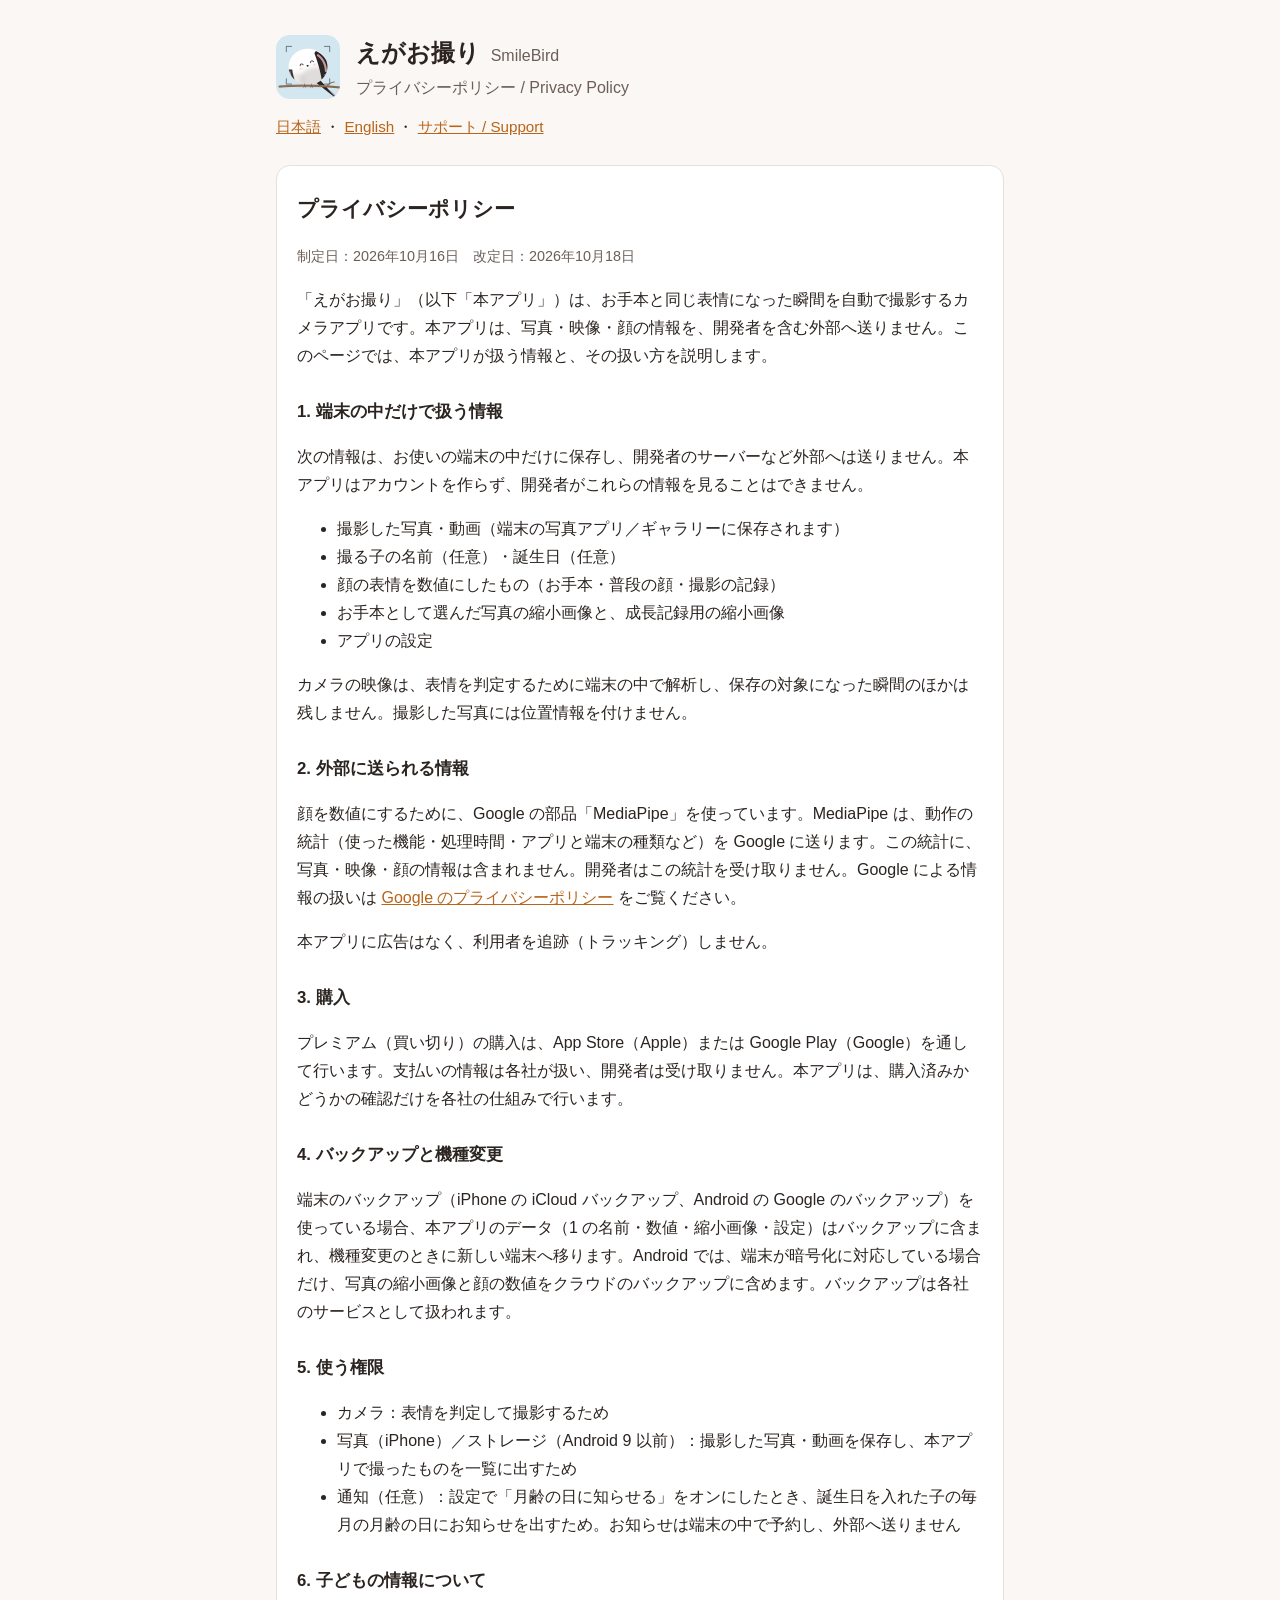
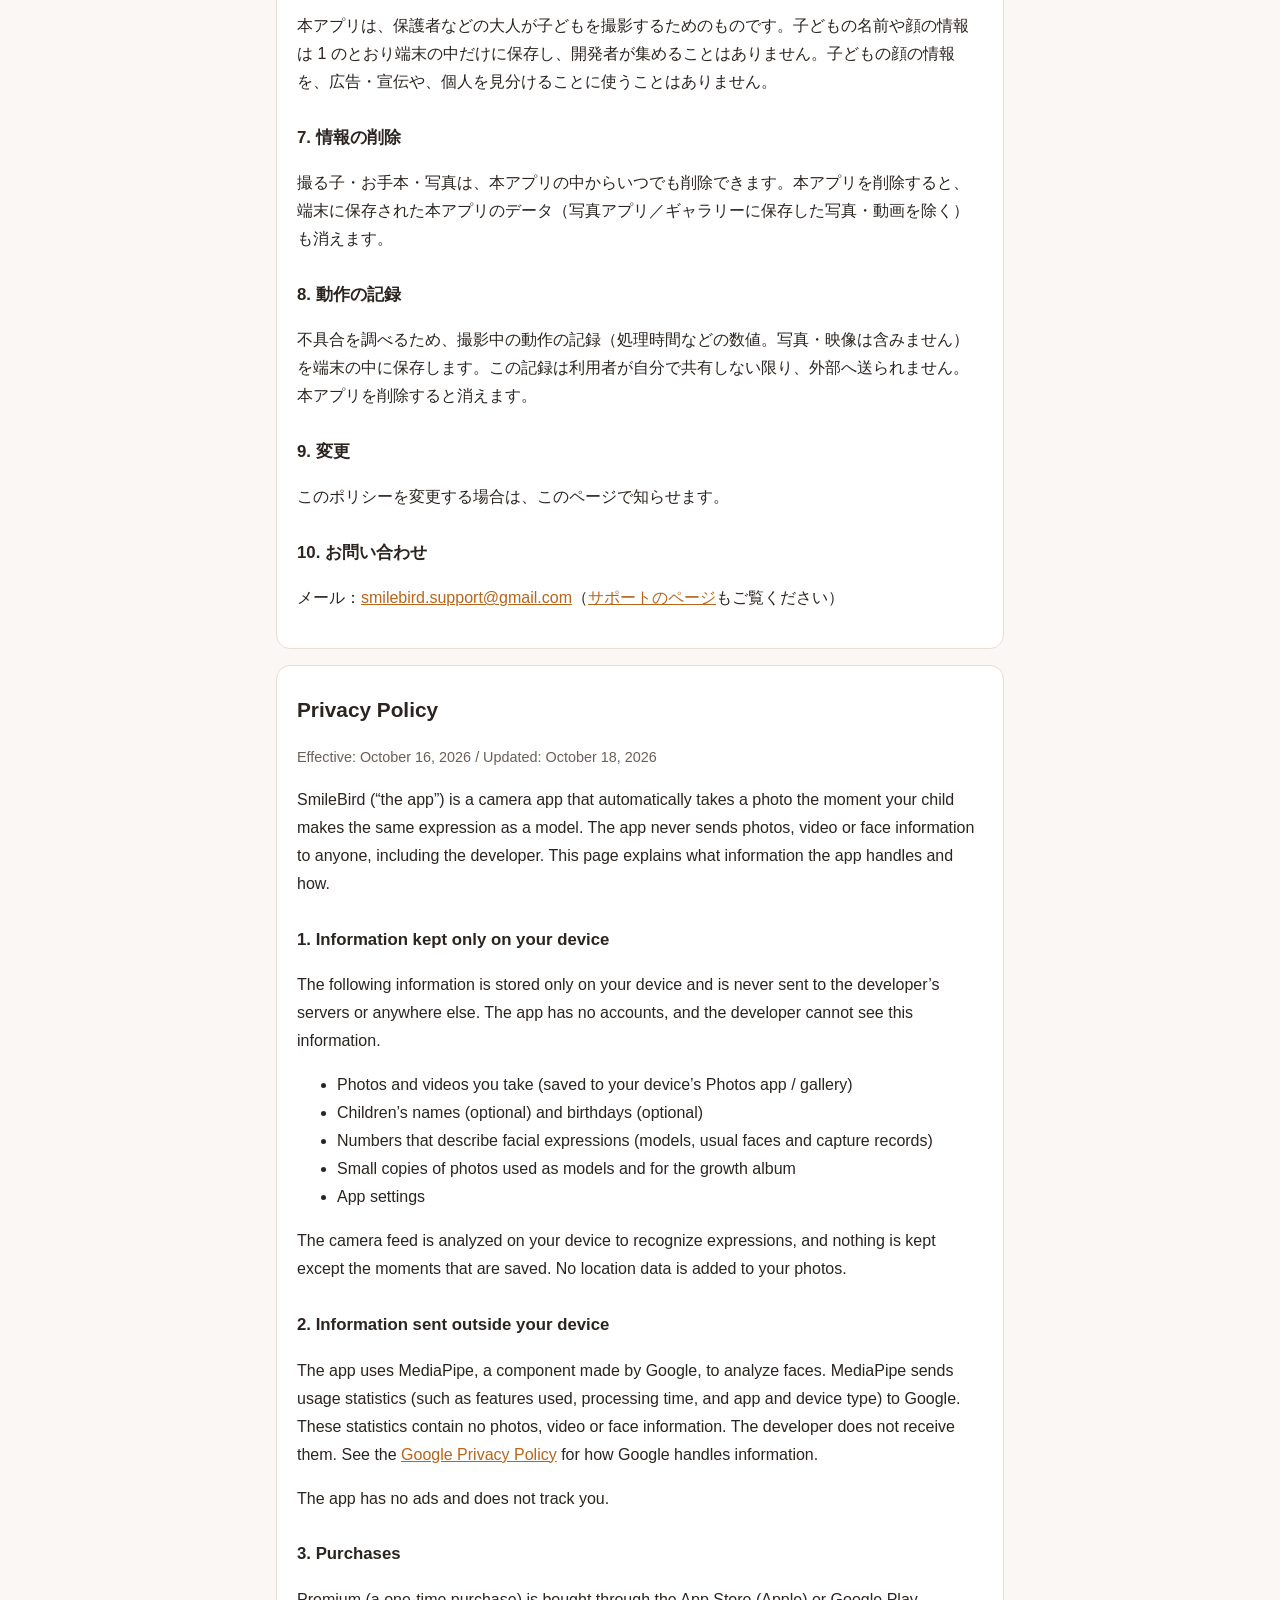
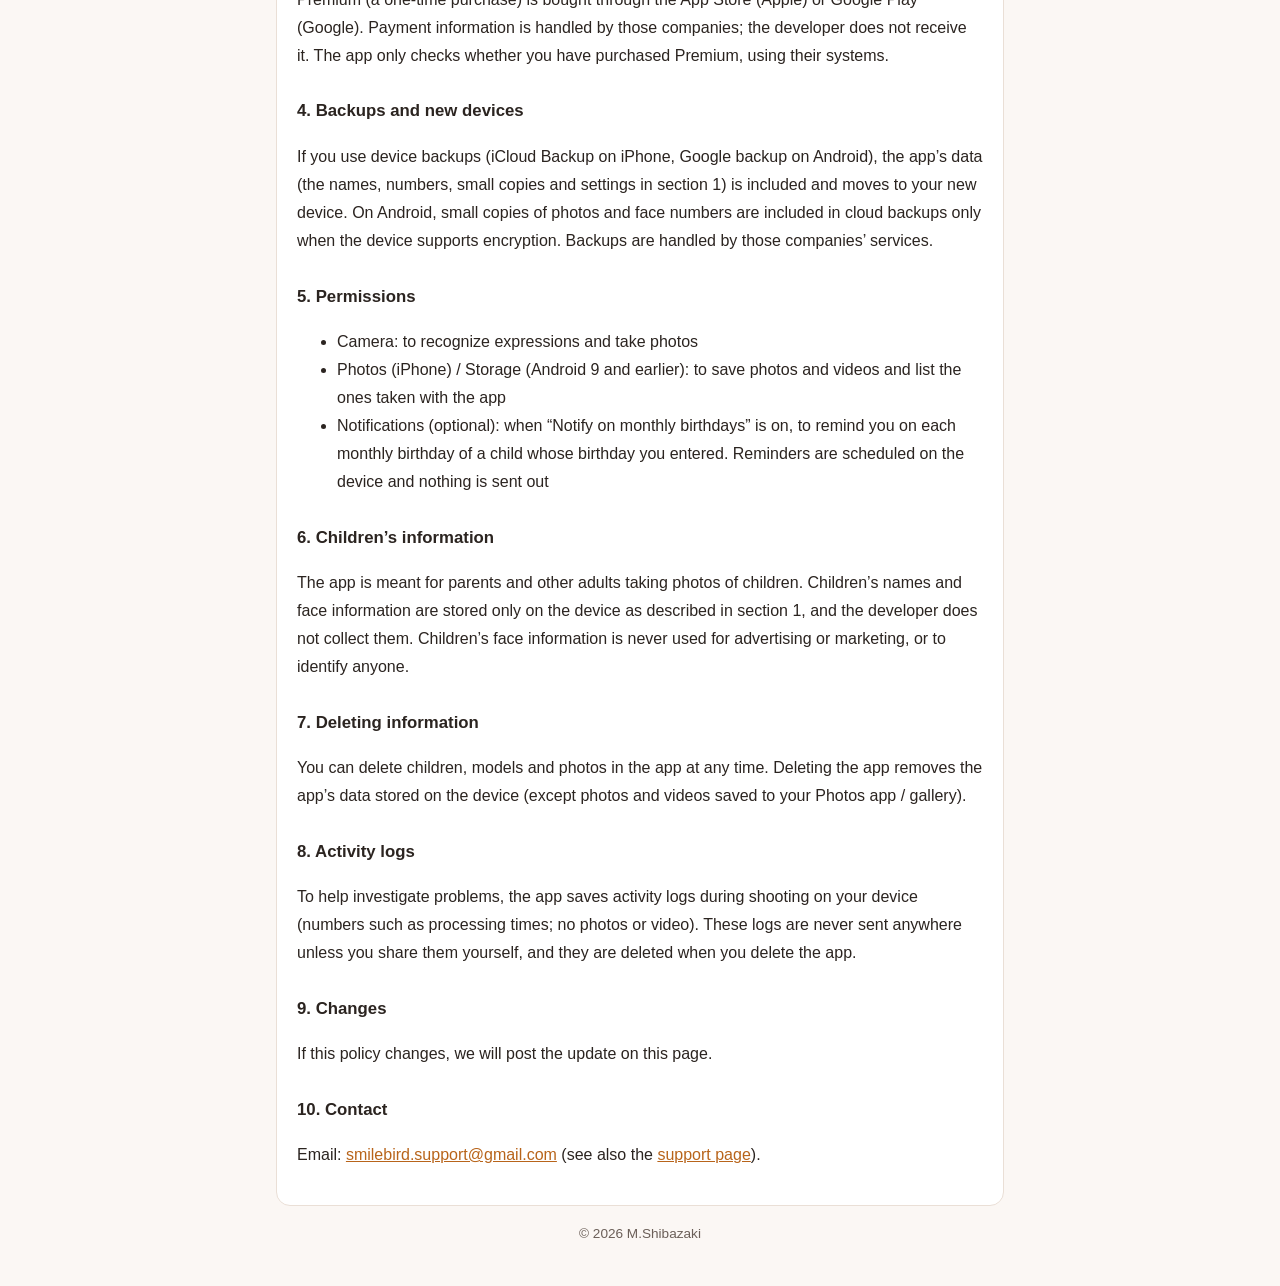
==== privacy.html @ 50f7d7d5 "プライバシーポリシーとサポートのページ" ====
<!doctype html>
<html lang="ja">
<head>
<meta charset="utf-8">
<meta name="viewport" content="width=device-width, initial-scale=1">
<title>プライバシーポリシー｜えがお撮り / Privacy Policy | SmileBird</title>
<link rel="stylesheet" href="style.css">
</head>
<body>
<header>
  <img src="icon.png" alt="" width="64" height="64">
  <div><h1>えがお撮り <span>SmileBird</span></h1><p>プライバシーポリシー / Privacy Policy</p></div>
</header>
<nav><a href="#ja">日本語</a> ・ <a href="#en">English</a> ・ <a href="support.html">サポート / Support</a></nav>

<main>
<section id="ja" lang="ja">
<h2>プライバシーポリシー</h2>
<p class="date">制定日：2026年10月16日　改定日：2026年10月18日</p>

<p>「えがお撮り」（以下「本アプリ」）は、お手本と同じ表情になった瞬間を自動で撮影するカメラアプリです。本アプリは、写真・映像・顔の情報を、開発者を含む外部へ送りません。このページでは、本アプリが扱う情報と、その扱い方を説明します。</p>

<h3>1. 端末の中だけで扱う情報</h3>
<p>次の情報は、お使いの端末の中だけに保存し、開発者のサーバーなど外部へは送りません。本アプリはアカウントを作らず、開発者がこれらの情報を見ることはできません。</p>
<ul>
  <li>撮影した写真・動画（端末の写真アプリ／ギャラリーに保存されます）</li>
  <li>撮る子の名前（任意）・誕生日（任意）</li>
  <li>顔の表情を数値にしたもの（お手本・普段の顔・撮影の記録）</li>
  <li>お手本として選んだ写真の縮小画像と、成長記録用の縮小画像</li>
  <li>アプリの設定</li>
</ul>
<p>カメラの映像は、表情を判定するために端末の中で解析し、保存の対象になった瞬間のほかは残しません。撮影した写真には位置情報を付けません。</p>

<h3>2. 外部に送られる情報</h3>
<p>顔を数値にするために、Google の部品「MediaPipe」を使っています。MediaPipe は、動作の統計（使った機能・処理時間・アプリと端末の種類など）を Google に送ります。この統計に、写真・映像・顔の情報は含まれません。開発者はこの統計を受け取りません。Google による情報の扱いは <a href="https://policies.google.com/privacy">Google のプライバシーポリシー</a> をご覧ください。</p>
<p>本アプリに広告はなく、利用者を追跡（トラッキング）しません。</p>

<h3>3. 購入</h3>
<p>プレミアム（買い切り）の購入は、App Store（Apple）または Google Play（Google）を通して行います。支払いの情報は各社が扱い、開発者は受け取りません。本アプリは、購入済みかどうかの確認だけを各社の仕組みで行います。</p>

<h3>4. バックアップと機種変更</h3>
<p>端末のバックアップ（iPhone の iCloud バックアップ、Android の Google のバックアップ）を使っている場合、本アプリのデータ（1 の名前・数値・縮小画像・設定）はバックアップに含まれ、機種変更のときに新しい端末へ移ります。Android では、端末が暗号化に対応している場合だけ、写真の縮小画像と顔の数値をクラウドのバックアップに含めます。バックアップは各社のサービスとして扱われます。</p>

<h3>5. 使う権限</h3>
<ul>
  <li>カメラ：表情を判定して撮影するため</li>
  <li>写真（iPhone）／ストレージ（Android 9 以前）：撮影した写真・動画を保存し、本アプリで撮ったものを一覧に出すため</li>
  <li>通知（任意）：設定で「月齢の日に知らせる」をオンにしたとき、誕生日を入れた子の毎月の月齢の日にお知らせを出すため。お知らせは端末の中で予約し、外部へ送りません</li>
</ul>

<h3>6. 子どもの情報について</h3>
<p>本アプリは、保護者などの大人が子どもを撮影するためのものです。子どもの名前や顔の情報は 1 のとおり端末の中だけに保存し、開発者が集めることはありません。子どもの顔の情報を、広告・宣伝や、個人を見分けることに使うことはありません。</p>

<h3>7. 情報の削除</h3>
<p>撮る子・お手本・写真は、本アプリの中からいつでも削除できます。本アプリを削除すると、端末に保存された本アプリのデータ（写真アプリ／ギャラリーに保存した写真・動画を除く）も消えます。</p>

<h3>8. 動作の記録</h3>
<p>不具合を調べるため、撮影中の動作の記録（処理時間などの数値。写真・映像は含みません）を端末の中に保存します。この記録は利用者が自分で共有しない限り、外部へ送られません。本アプリを削除すると消えます。</p>

<h3>9. 変更</h3>
<p>このポリシーを変更する場合は、このページで知らせます。</p>

<h3>10. お問い合わせ</h3>
<p>メール：<a href="mailto:smilebird.support@gmail.com">smilebird.support@gmail.com</a>（<a href="support.html">サポートのページ</a>もご覧ください）</p>
</section>

<section id="en" lang="en">
<h2>Privacy Policy</h2>
<p class="date">Effective: October 16, 2026 / Updated: October 18, 2026</p>

<p>SmileBird (“the app”) is a camera app that automatically takes a photo the moment your child makes the same expression as a model. The app never sends photos, video or face information to anyone, including the developer. This page explains what information the app handles and how.</p>

<h3>1. Information kept only on your device</h3>
<p>The following information is stored only on your device and is never sent to the developer’s servers or anywhere else. The app has no accounts, and the developer cannot see this information.</p>
<ul>
  <li>Photos and videos you take (saved to your device’s Photos app / gallery)</li>
  <li>Children’s names (optional) and birthdays (optional)</li>
  <li>Numbers that describe facial expressions (models, usual faces and capture records)</li>
  <li>Small copies of photos used as models and for the growth album</li>
  <li>App settings</li>
</ul>
<p>The camera feed is analyzed on your device to recognize expressions, and nothing is kept except the moments that are saved. No location data is added to your photos.</p>

<h3>2. Information sent outside your device</h3>
<p>The app uses MediaPipe, a component made by Google, to analyze faces. MediaPipe sends usage statistics (such as features used, processing time, and app and device type) to Google. These statistics contain no photos, video or face information. The developer does not receive them. See the <a href="https://policies.google.com/privacy">Google Privacy Policy</a> for how Google handles information.</p>
<p>The app has no ads and does not track you.</p>

<h3>3. Purchases</h3>
<p>Premium (a one-time purchase) is bought through the App Store (Apple) or Google Play (Google). Payment information is handled by those companies; the developer does not receive it. The app only checks whether you have purchased Premium, using their systems.</p>

<h3>4. Backups and new devices</h3>
<p>If you use device backups (iCloud Backup on iPhone, Google backup on Android), the app’s data (the names, numbers, small copies and settings in section 1) is included and moves to your new device. On Android, small copies of photos and face numbers are included in cloud backups only when the device supports encryption. Backups are handled by those companies’ services.</p>

<h3>5. Permissions</h3>
<ul>
  <li>Camera: to recognize expressions and take photos</li>
  <li>Photos (iPhone) / Storage (Android 9 and earlier): to save photos and videos and list the ones taken with the app</li>
  <li>Notifications (optional): when “Notify on monthly birthdays” is on, to remind you on each monthly birthday of a child whose birthday you entered. Reminders are scheduled on the device and nothing is sent out</li>
</ul>

<h3>6. Children’s information</h3>
<p>The app is meant for parents and other adults taking photos of children. Children’s names and face information are stored only on the device as described in section 1, and the developer does not collect them. Children’s face information is never used for advertising or marketing, or to identify anyone.</p>

<h3>7. Deleting information</h3>
<p>You can delete children, models and photos in the app at any time. Deleting the app removes the app’s data stored on the device (except photos and videos saved to your Photos app / gallery).</p>

<h3>8. Activity logs</h3>
<p>To help investigate problems, the app saves activity logs during shooting on your device (numbers such as processing times; no photos or video). These logs are never sent anywhere unless you share them yourself, and they are deleted when you delete the app.</p>

<h3>9. Changes</h3>
<p>If this policy changes, we will post the update on this page.</p>

<h3>10. Contact</h3>
<p>Email: <a href="mailto:smilebird.support@gmail.com">smilebird.support@gmail.com</a> (see also the <a href="support.html">support page</a>).</p>
</section>
</main>
<footer>© 2026 M.Shibazaki</footer>
</body>
</html>
---- style.css ----
:root {
  --bg: #fbf7f4;
  --text: #2b2420;
  --muted: #6b5f58;
  --accent: #b8641a;
  --card: #ffffff;
  --line: #eadfd6;
}
@media (prefers-color-scheme: dark) {
  :root {
    --bg: #1b1420;
    --text: #f1eaf2;
    --muted: #c9bcd0;
    --accent: #ffb86b;
    --card: #231b29;
    --line: #30263a;
  }
}
* { box-sizing: border-box; }
body {
  margin: 0;
  background: var(--bg);
  color: var(--text);
  font: 16px/1.75 -apple-system, BlinkMacSystemFont, "Hiragino Sans", "Noto Sans JP", sans-serif;
}
header, nav, main, footer { max-width: 760px; margin: 0 auto; padding: 0 16px; }
header { display: flex; gap: 16px; align-items: center; padding-top: 32px; }
header img { border-radius: 14px; }
header h1 { margin: 0; font-size: 1.5rem; }
header h1 span { color: var(--muted); font-weight: 400; font-size: 1rem; margin-left: 4px; }
header p { margin: 0; color: var(--muted); }
nav { padding-top: 12px; padding-bottom: 8px; font-size: .95rem; }
a { color: var(--accent); }
section { background: var(--card); border: 1px solid var(--line); border-radius: 14px; padding: 8px 20px 20px; margin: 16px 0; }
h2 { font-size: 1.3rem; }
h3 { font-size: 1.05rem; margin-top: 1.6em; }
.date { color: var(--muted); font-size: .9rem; }
dt { font-weight: 600; margin-top: 1em; }
dd { margin: .2em 0 0 0; }
footer { color: var(--muted); font-size: .85rem; padding-bottom: 40px; text-align: center; }
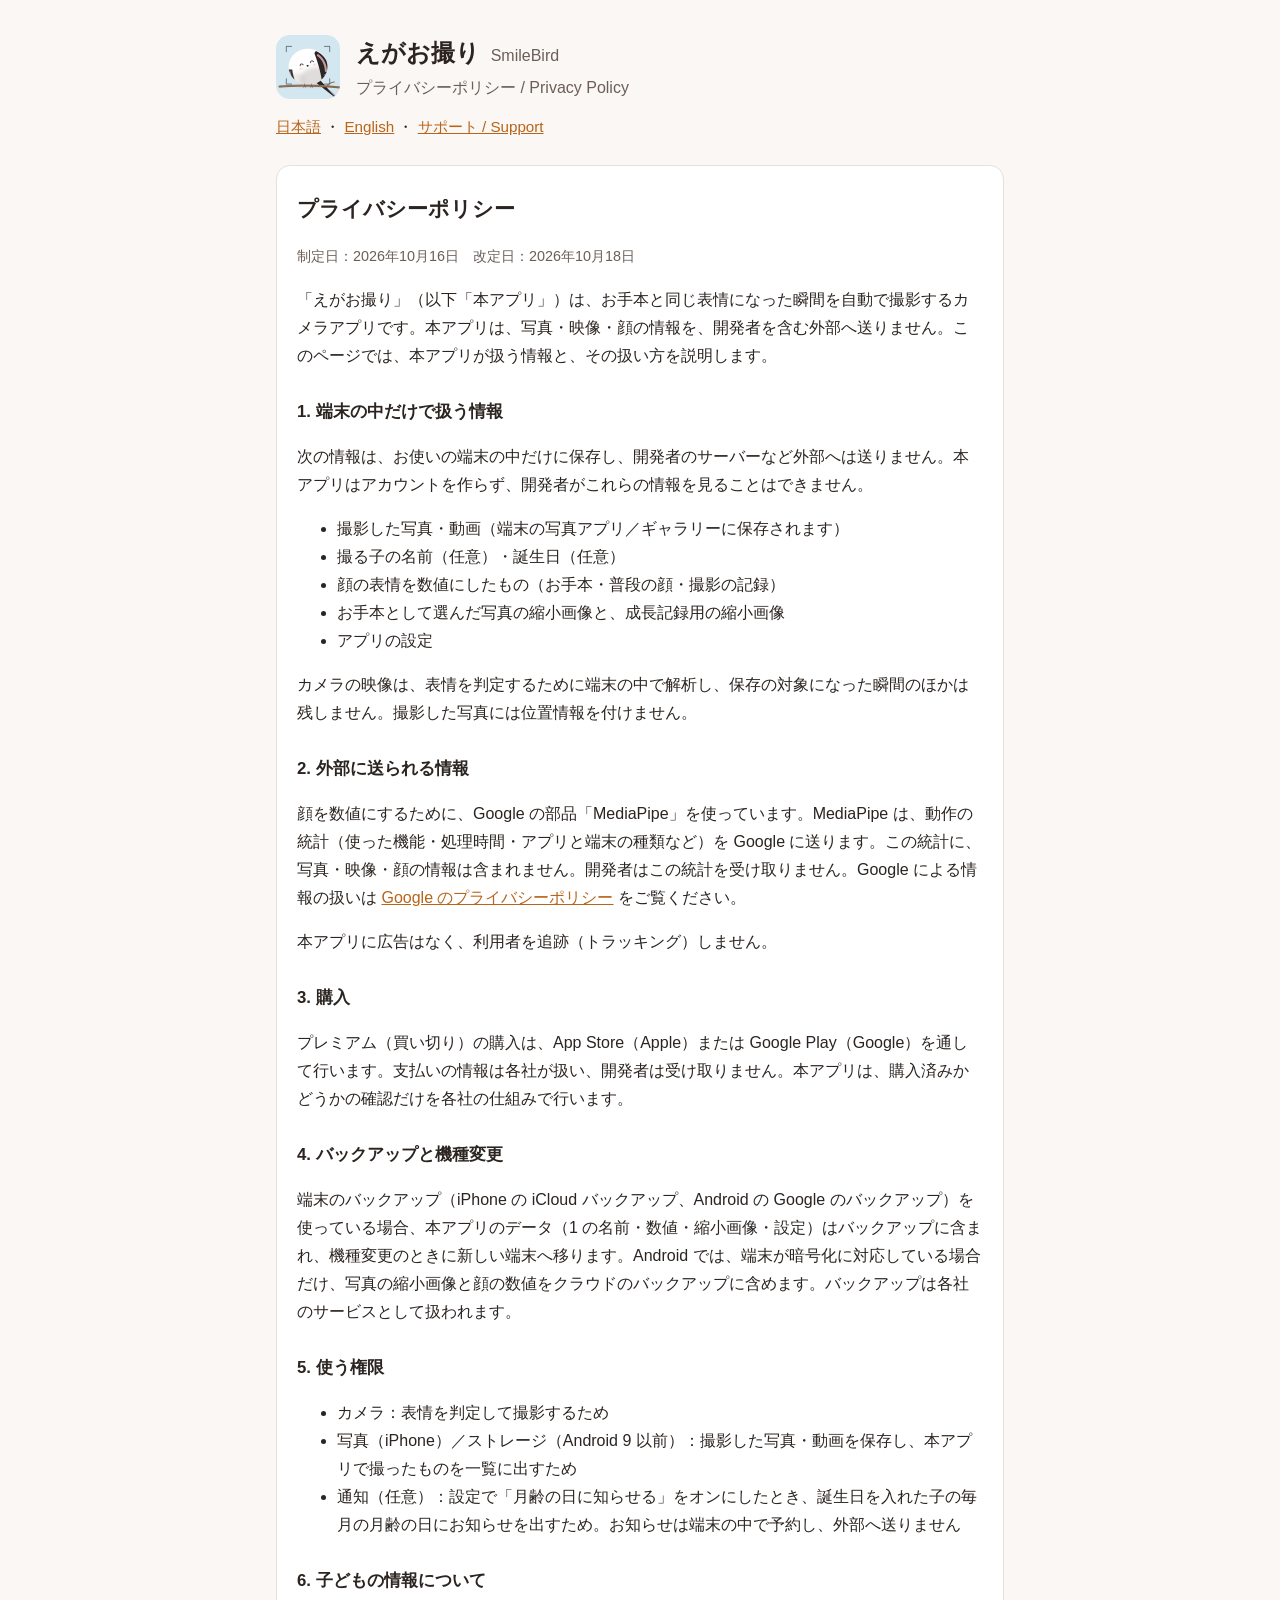
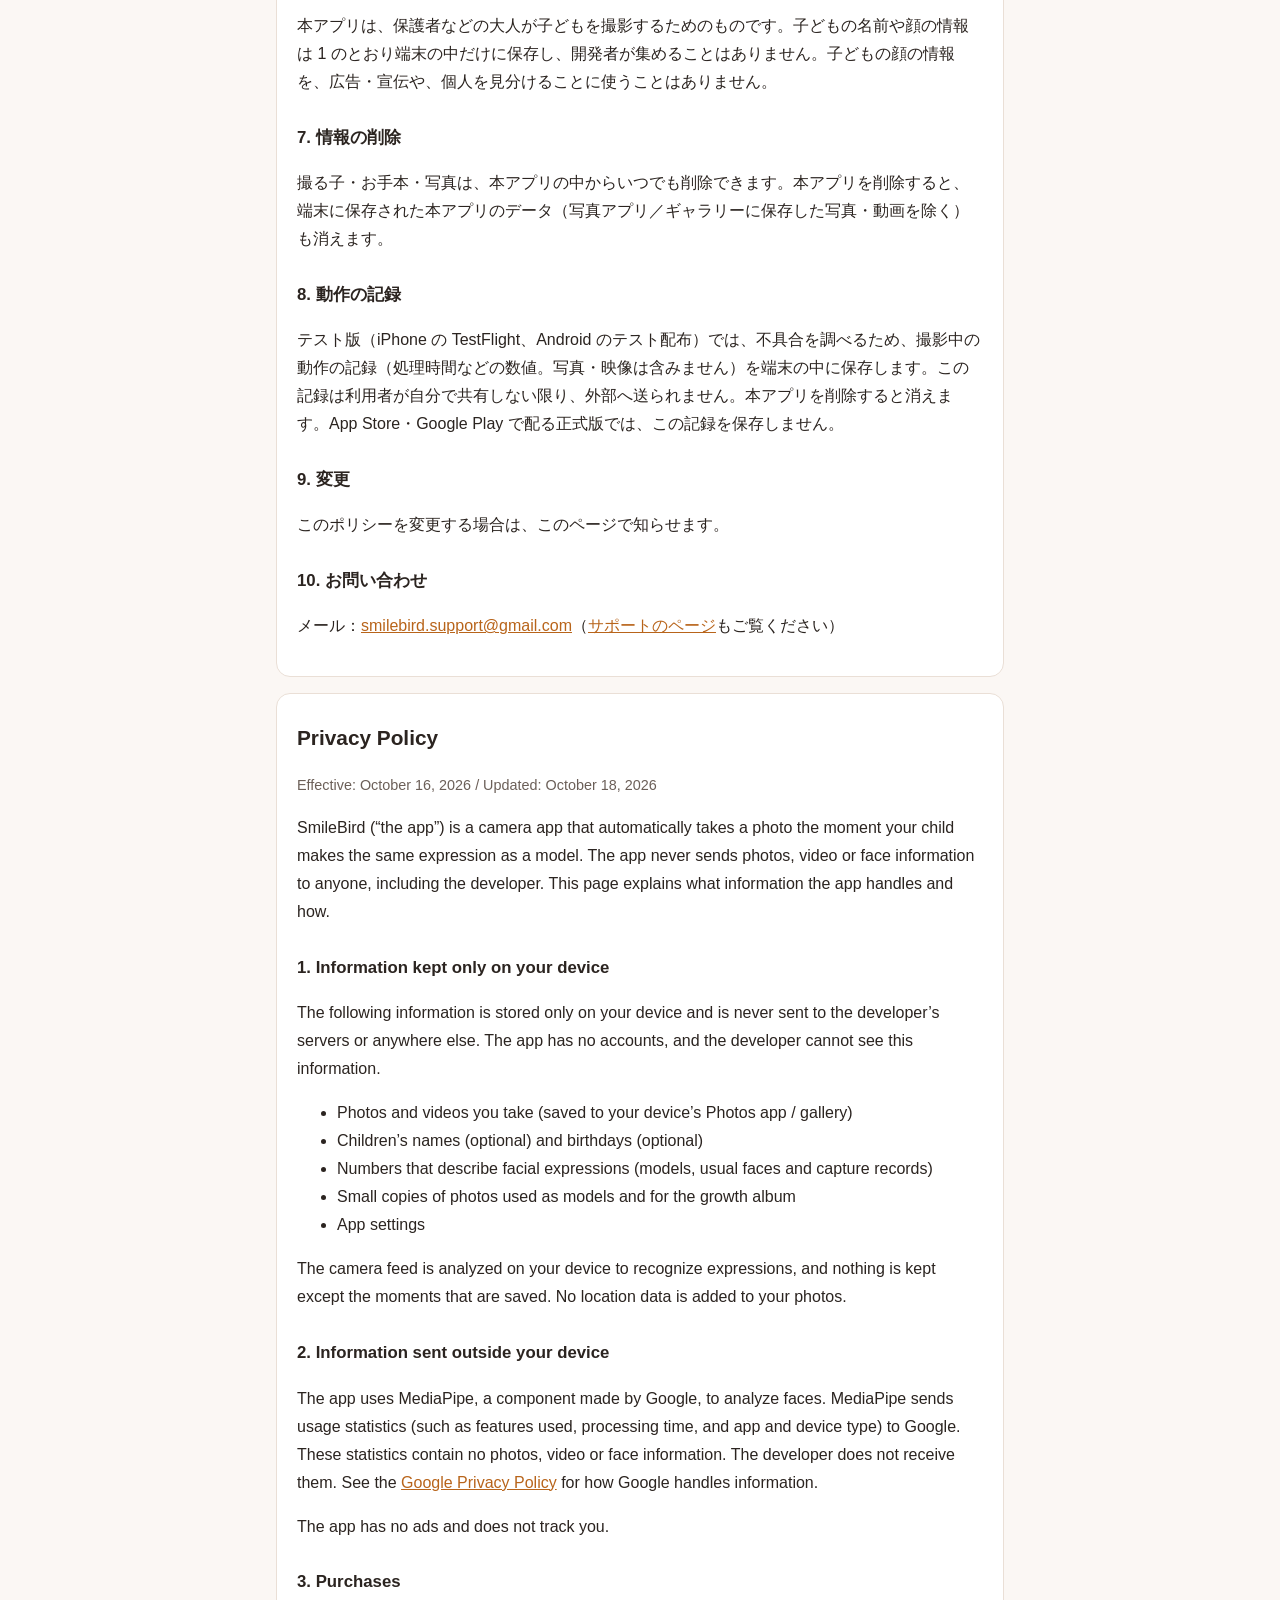
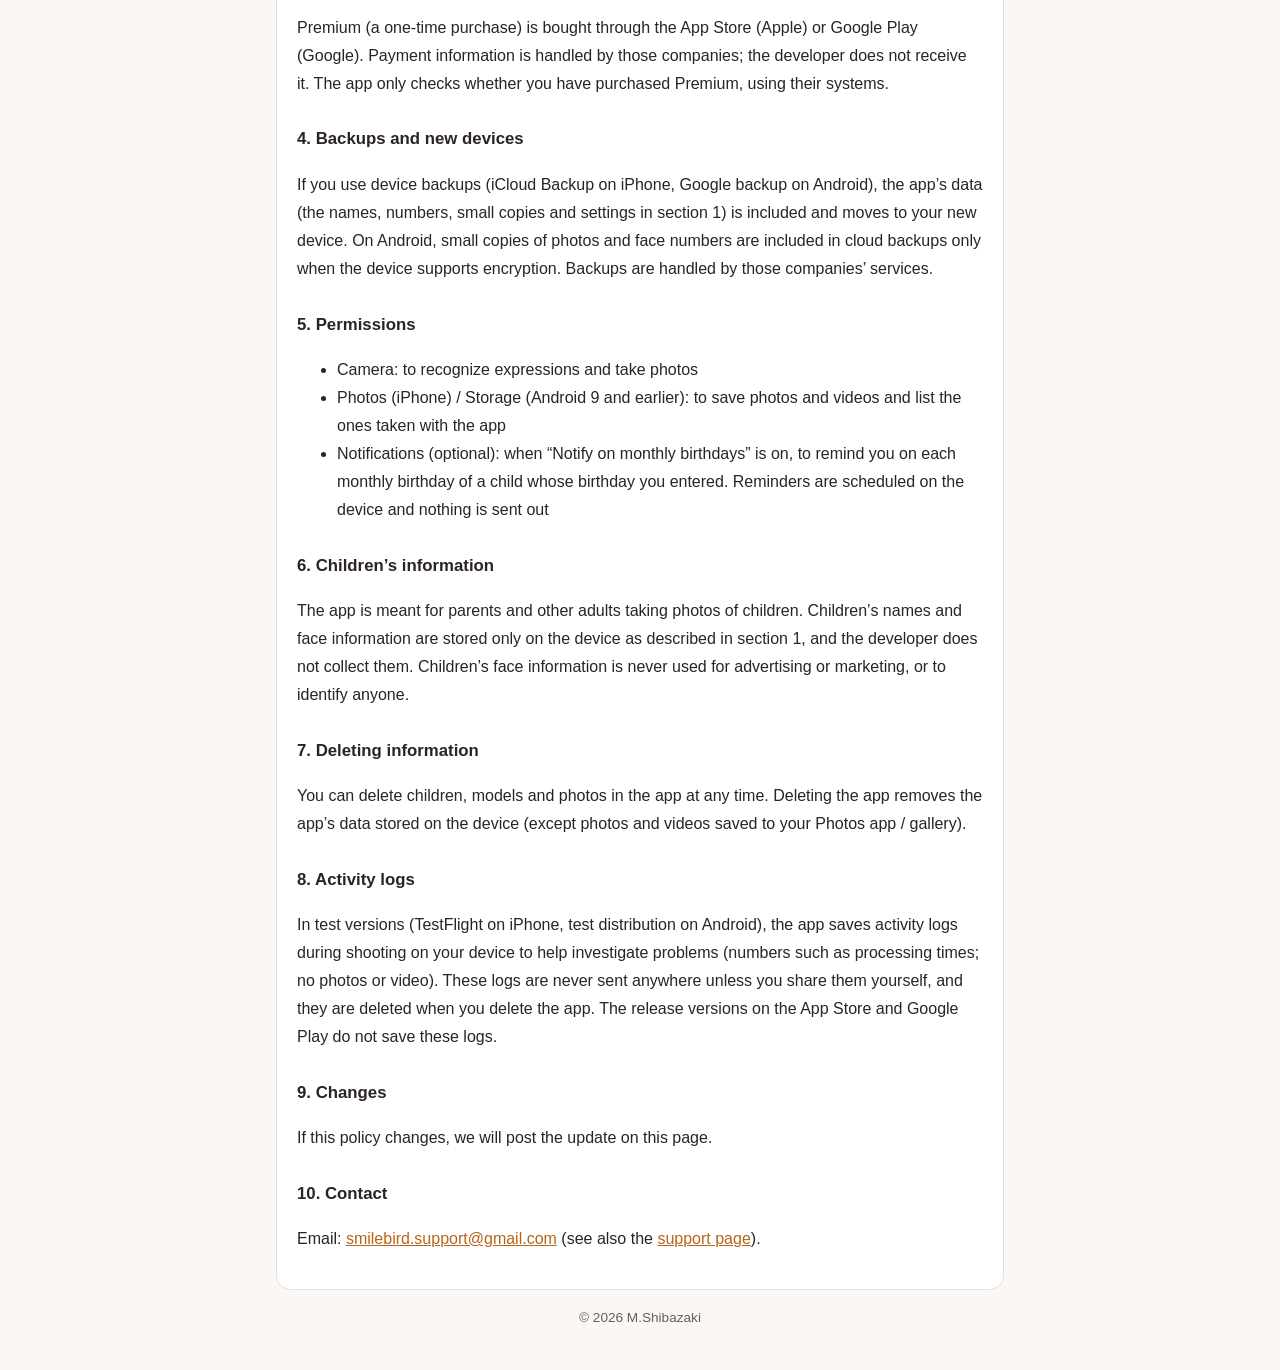
==== commit eefd45ee: "ページを更新" ====
--- a/privacy.html
+++ b/privacy.html
@@ -55,7 +55,7 @@
 <p>撮る子・お手本・写真は、本アプリの中からいつでも削除できます。本アプリを削除すると、端末に保存された本アプリのデータ（写真アプリ／ギャラリーに保存した写真・動画を除く）も消えます。</p>
 
 <h3>8. 動作の記録</h3>
-<p>不具合を調べるため、撮影中の動作の記録（処理時間などの数値。写真・映像は含みません）を端末の中に保存します。この記録は利用者が自分で共有しない限り、外部へ送られません。本アプリを削除すると消えます。</p>
+<p>テスト版（iPhone の TestFlight、Android のテスト配布）では、不具合を調べるため、撮影中の動作の記録（処理時間などの数値。写真・映像は含みません）を端末の中に保存します。この記録は利用者が自分で共有しない限り、外部へ送られません。本アプリを削除すると消えます。App Store・Google Play で配る正式版では、この記録を保存しません。</p>
 
 <h3>9. 変更</h3>
 <p>このポリシーを変更する場合は、このページで知らせます。</p>
@@ -105,7 +105,7 @@
 <p>You can delete children, models and photos in the app at any time. Deleting the app removes the app’s data stored on the device (except photos and videos saved to your Photos app / gallery).</p>
 
 <h3>8. Activity logs</h3>
-<p>To help investigate problems, the app saves activity logs during shooting on your device (numbers such as processing times; no photos or video). These logs are never sent anywhere unless you share them yourself, and they are deleted when you delete the app.</p>
+<p>In test versions (TestFlight on iPhone, test distribution on Android), the app saves activity logs during shooting on your device to help investigate problems (numbers such as processing times; no photos or video). These logs are never sent anywhere unless you share them yourself, and they are deleted when you delete the app. The release versions on the App Store and Google Play do not save these logs.</p>
 
 <h3>9. Changes</h3>
 <p>If this policy changes, we will post the update on this page.</p>
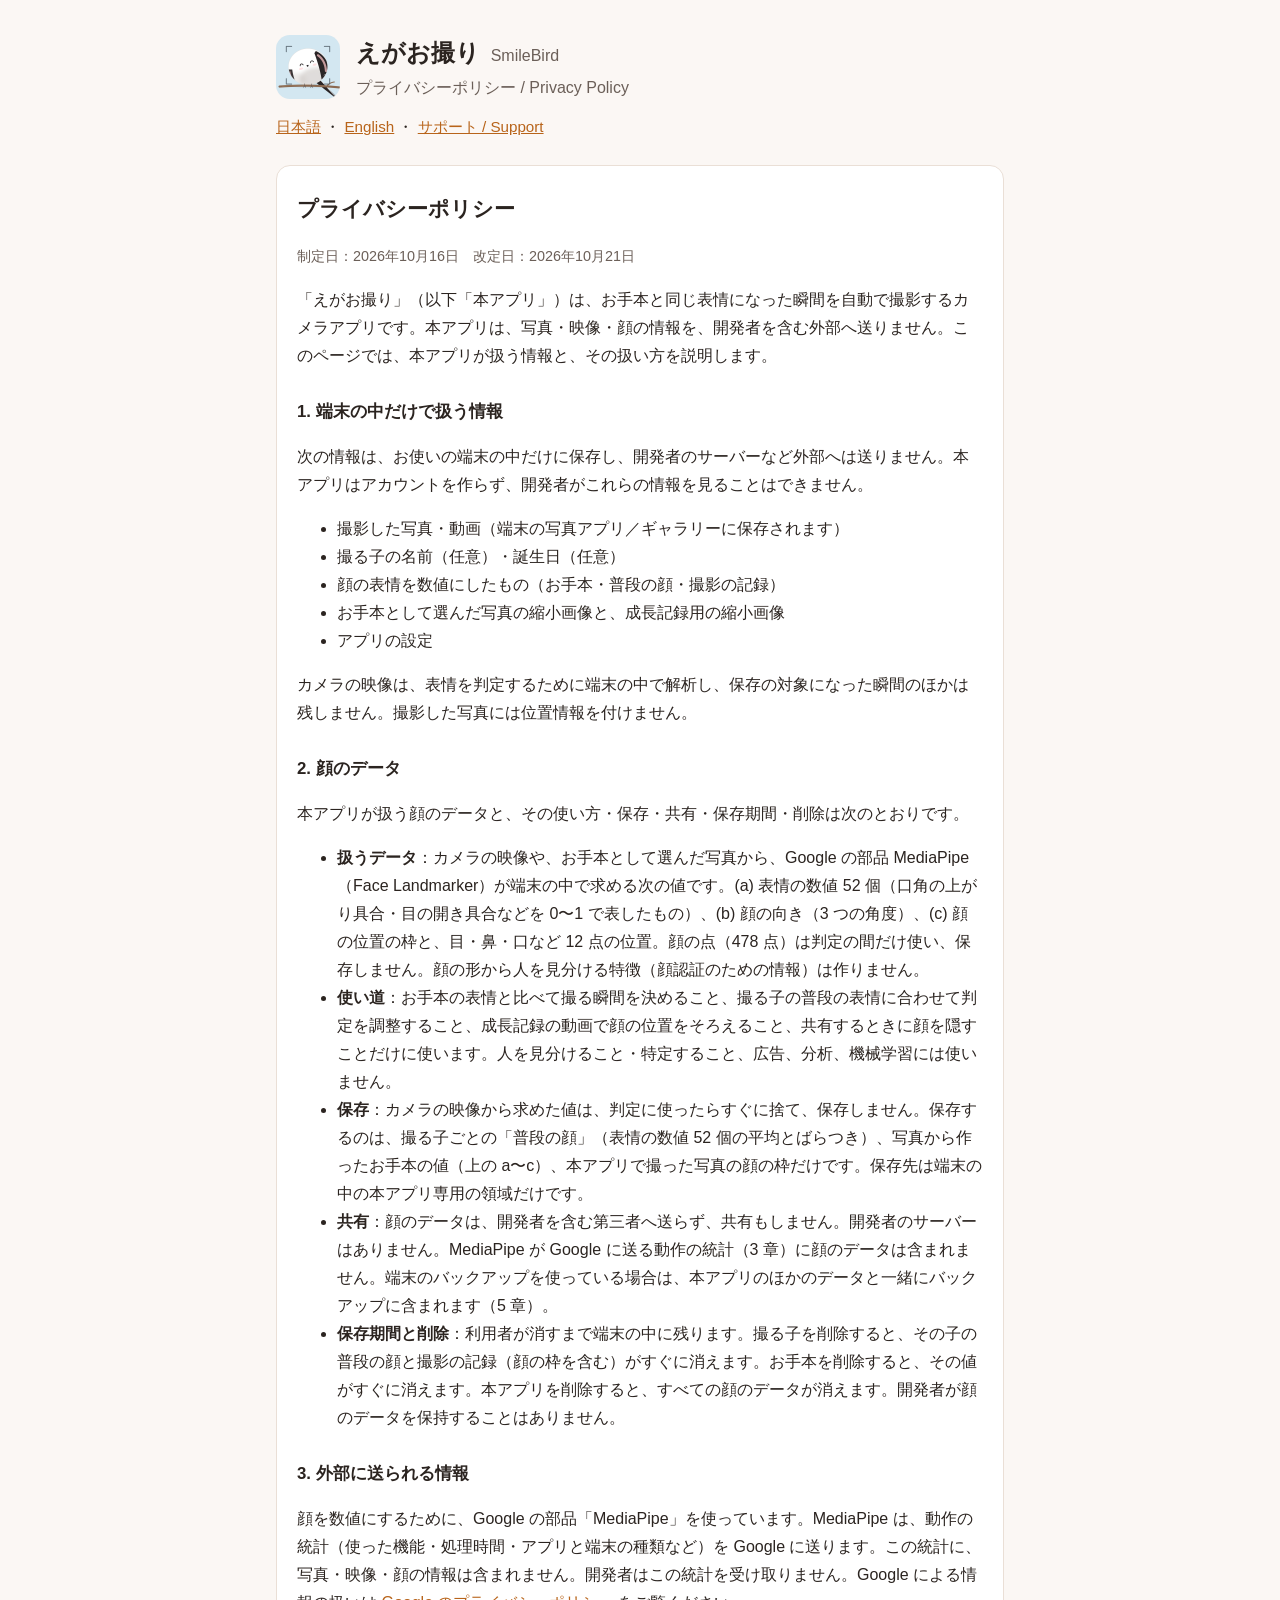
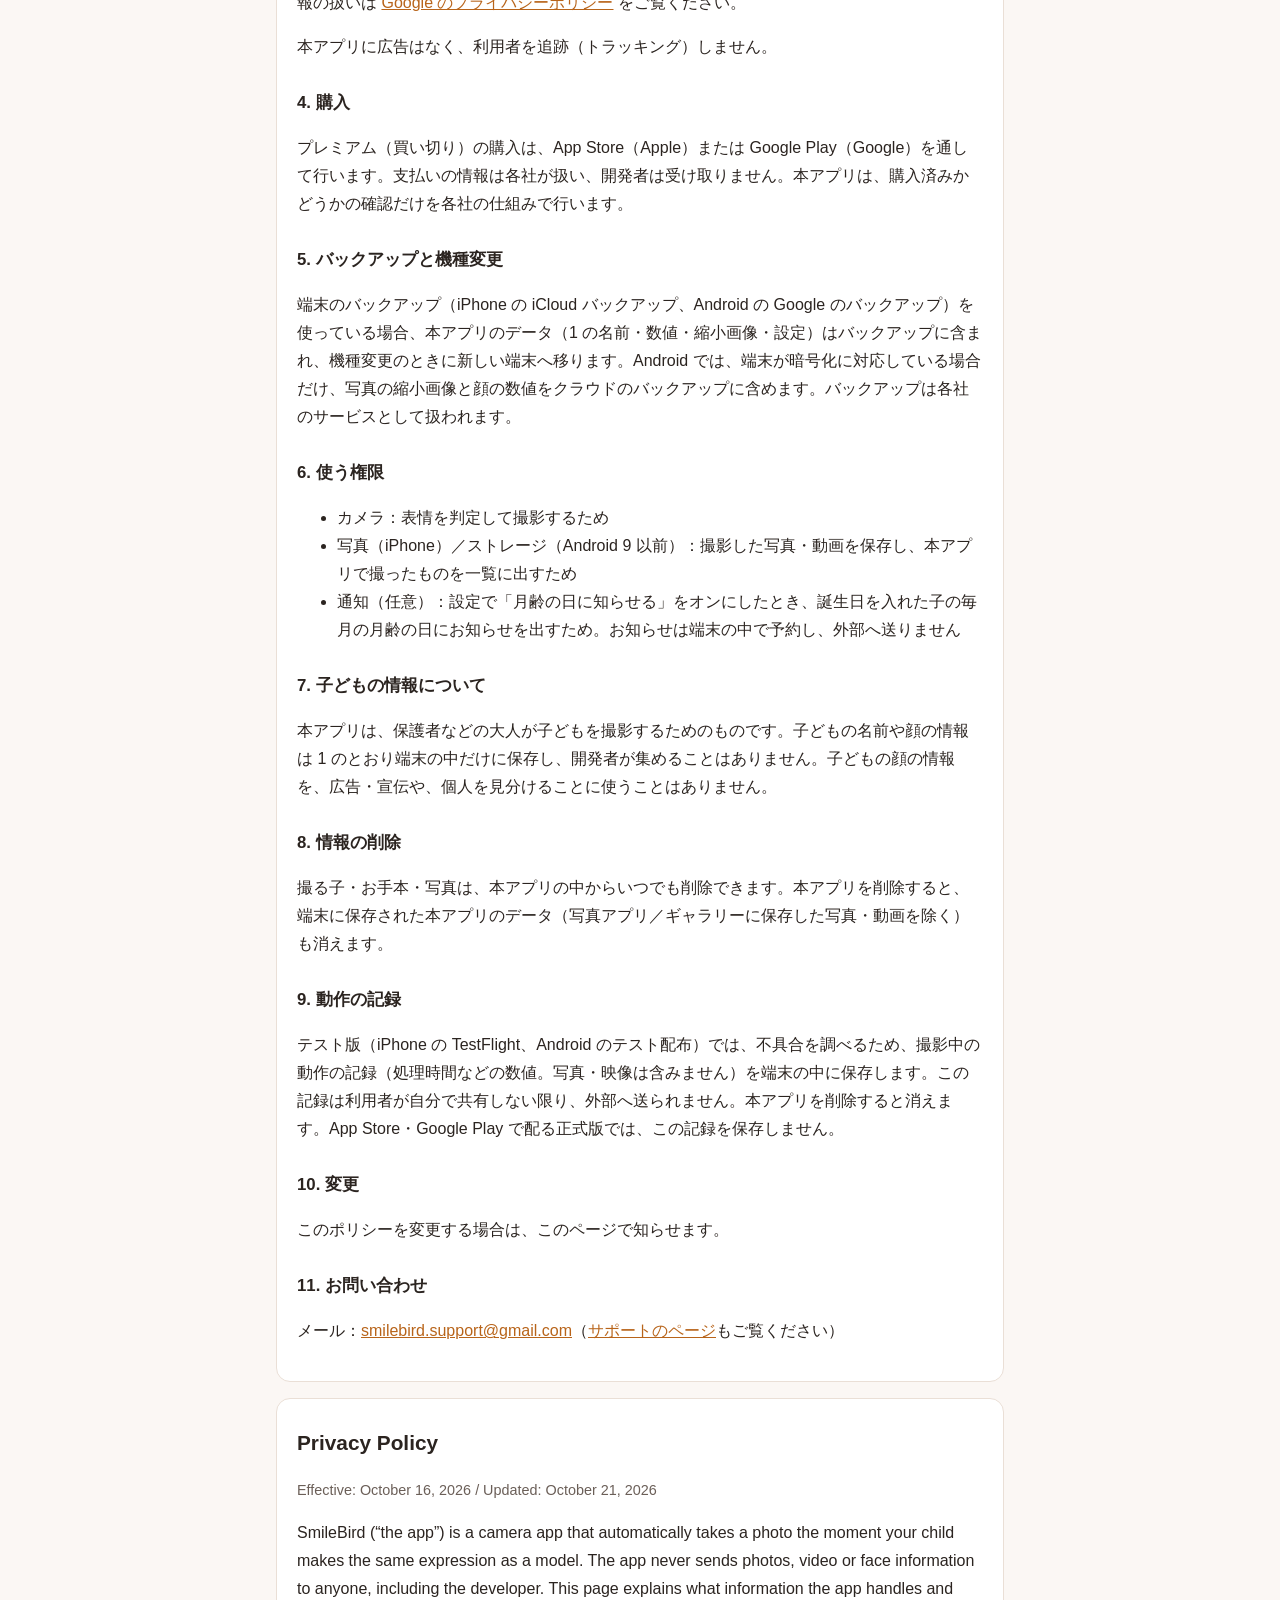
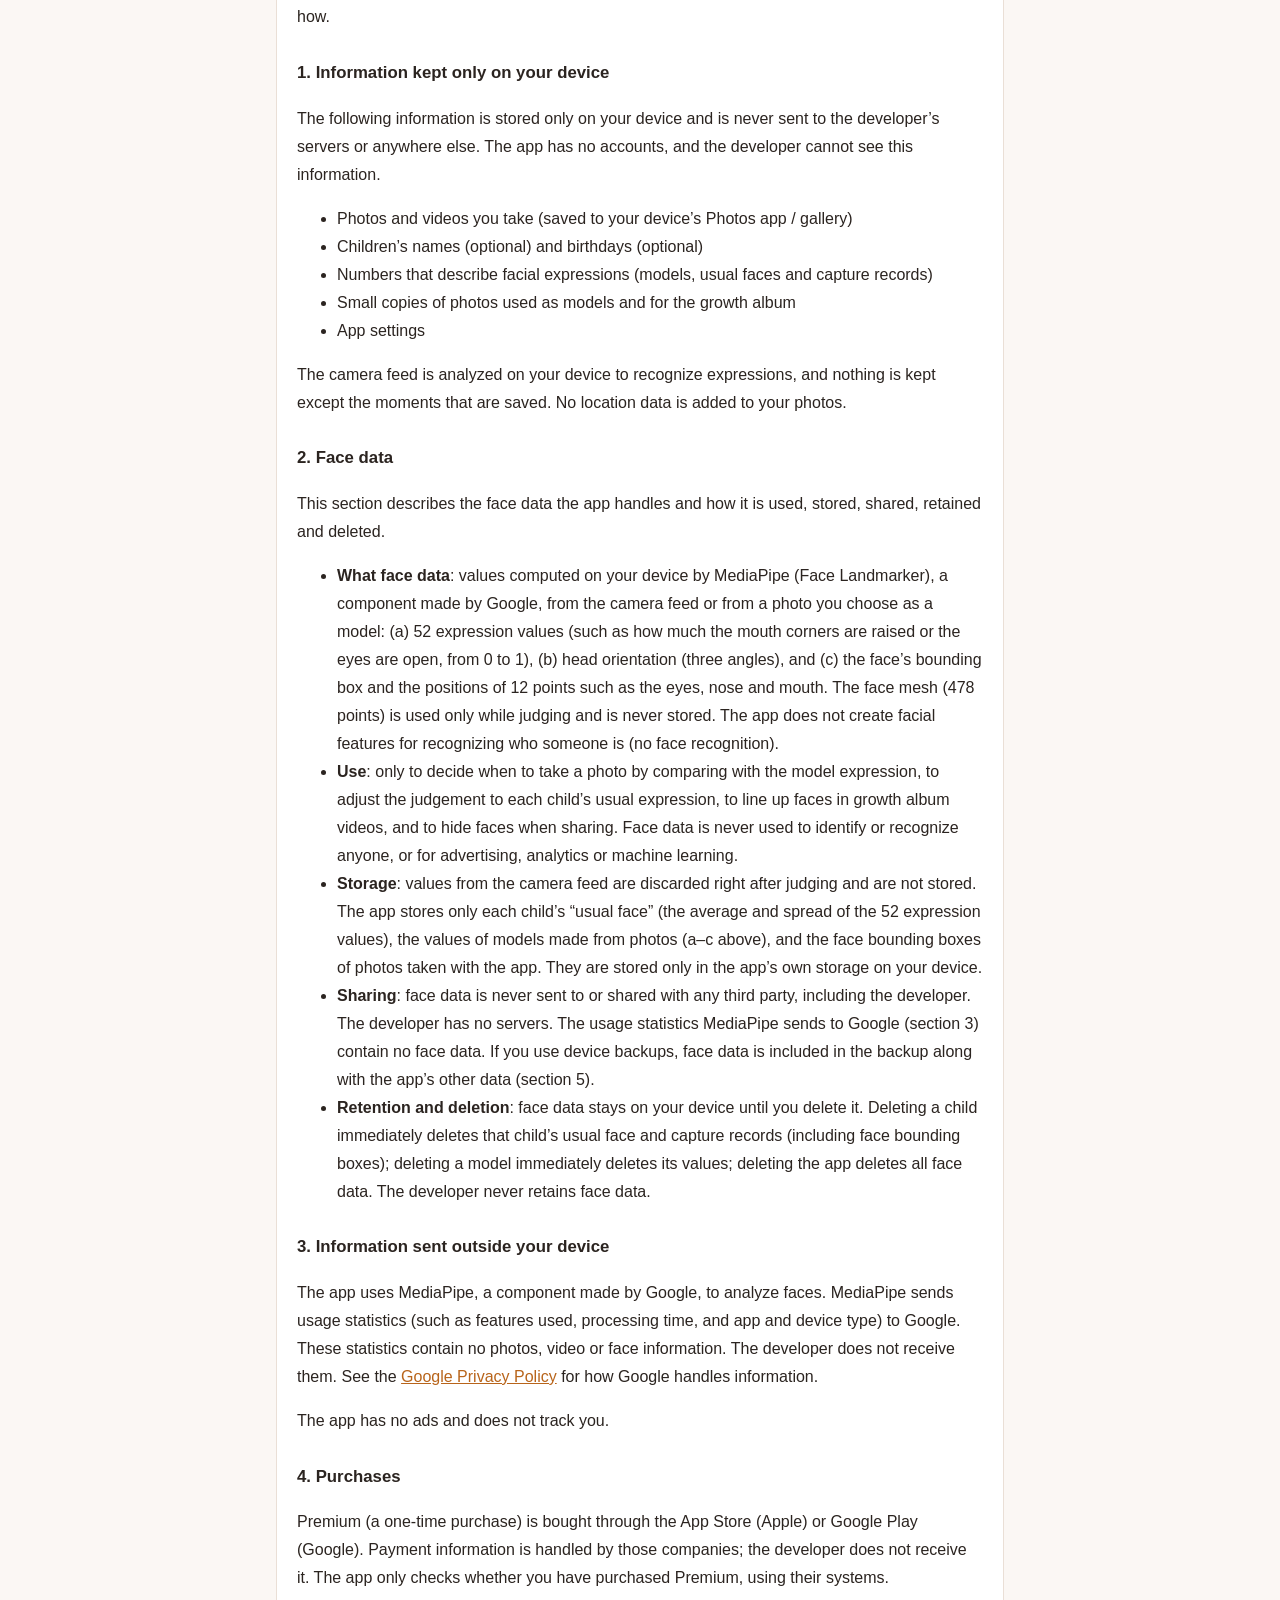
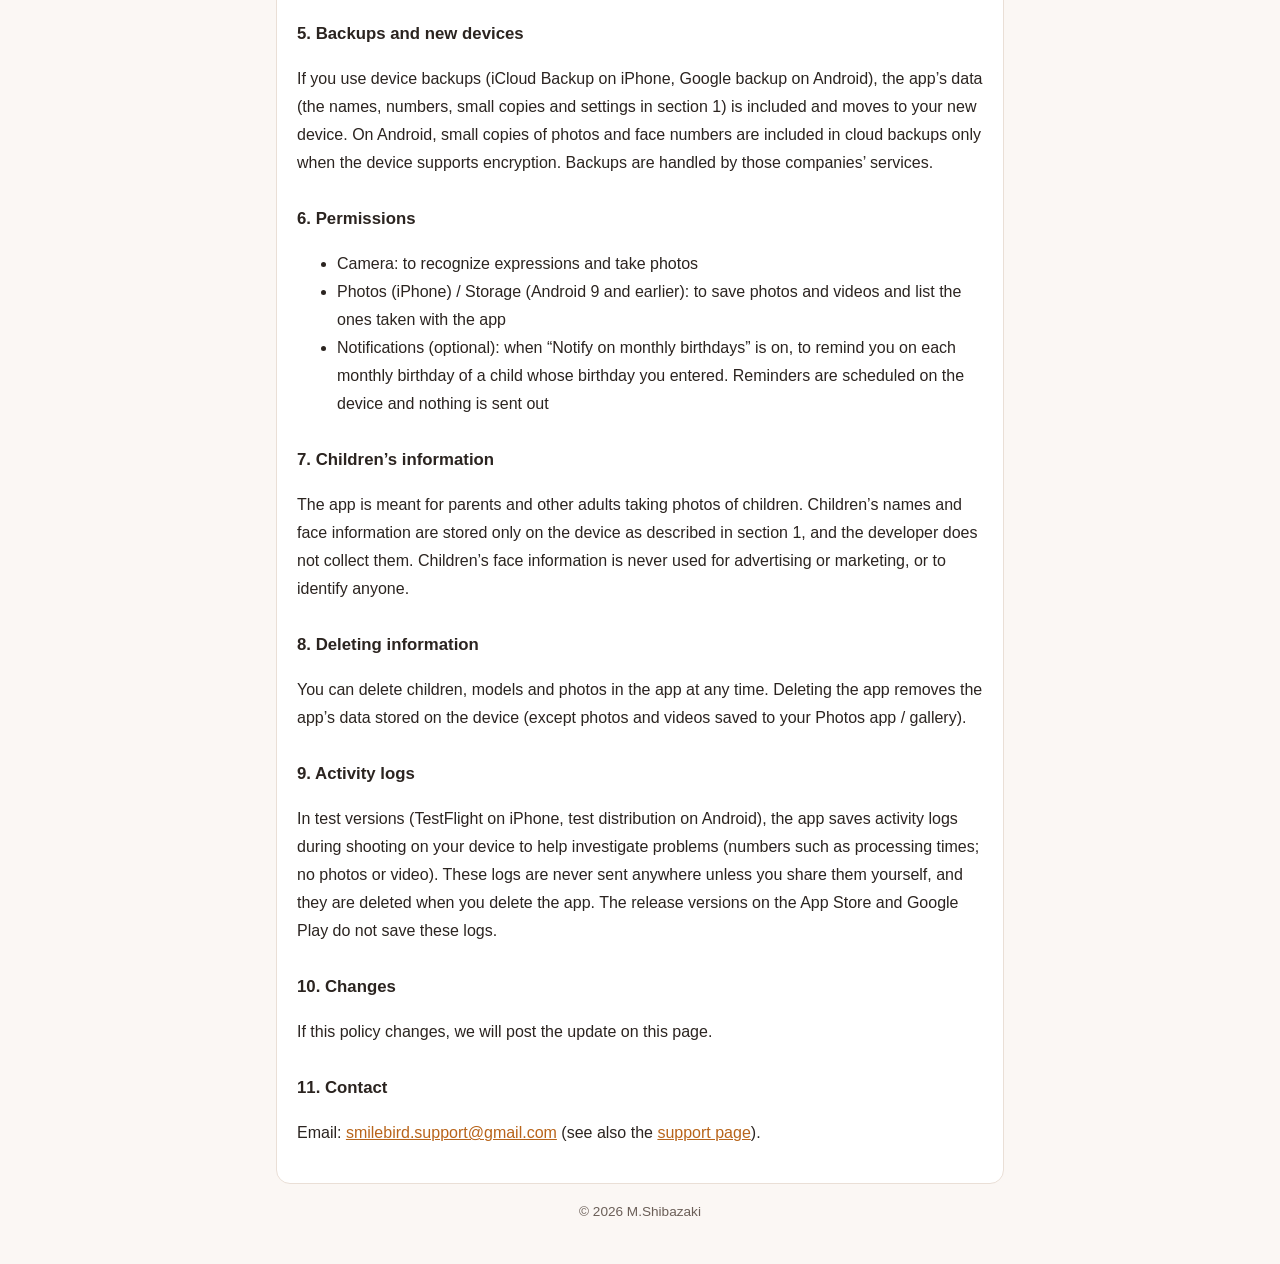
==== commit 759765c4: "ページを更新" ====
--- a/privacy.html
+++ b/privacy.html
@@ -16,7 +16,7 @@
 <main>
 <section id="ja" lang="ja">
 <h2>プライバシーポリシー</h2>
-<p class="date">制定日：2026年10月16日　改定日：2026年10月18日</p>
+<p class="date">制定日：2026年10月16日　改定日：2026年10月21日</p>
 
 <p>「えがお撮り」（以下「本アプリ」）は、お手本と同じ表情になった瞬間を自動で撮影するカメラアプリです。本アプリは、写真・映像・顔の情報を、開発者を含む外部へ送りません。このページでは、本アプリが扱う情報と、その扱い方を説明します。</p>
 
@@ -31,42 +31,52 @@
 </ul>
 <p>カメラの映像は、表情を判定するために端末の中で解析し、保存の対象になった瞬間のほかは残しません。撮影した写真には位置情報を付けません。</p>
 
-<h3>2. 外部に送られる情報</h3>
+<h3>2. 顔のデータ</h3>
+<p>本アプリが扱う顔のデータと、その使い方・保存・共有・保存期間・削除は次のとおりです。</p>
+<ul>
+  <li><strong>扱うデータ</strong>：カメラの映像や、お手本として選んだ写真から、Google の部品 MediaPipe（Face Landmarker）が端末の中で求める次の値です。(a) 表情の数値 52 個（口角の上がり具合・目の開き具合などを 0〜1 で表したもの）、(b) 顔の向き（3 つの角度）、(c) 顔の位置の枠と、目・鼻・口など 12 点の位置。顔の点（478 点）は判定の間だけ使い、保存しません。顔の形から人を見分ける特徴（顔認証のための情報）は作りません。</li>
+  <li><strong>使い道</strong>：お手本の表情と比べて撮る瞬間を決めること、撮る子の普段の表情に合わせて判定を調整すること、成長記録の動画で顔の位置をそろえること、共有するときに顔を隠すことだけに使います。人を見分けること・特定すること、広告、分析、機械学習には使いません。</li>
+  <li><strong>保存</strong>：カメラの映像から求めた値は、判定に使ったらすぐに捨て、保存しません。保存するのは、撮る子ごとの「普段の顔」（表情の数値 52 個の平均とばらつき）、写真から作ったお手本の値（上の a〜c）、本アプリで撮った写真の顔の枠だけです。保存先は端末の中の本アプリ専用の領域だけです。</li>
+  <li><strong>共有</strong>：顔のデータは、開発者を含む第三者へ送らず、共有もしません。開発者のサーバーはありません。MediaPipe が Google に送る動作の統計（3 章）に顔のデータは含まれません。端末のバックアップを使っている場合は、本アプリのほかのデータと一緒にバックアップに含まれます（5 章）。</li>
+  <li><strong>保存期間と削除</strong>：利用者が消すまで端末の中に残ります。撮る子を削除すると、その子の普段の顔と撮影の記録（顔の枠を含む）がすぐに消えます。お手本を削除すると、その値がすぐに消えます。本アプリを削除すると、すべての顔のデータが消えます。開発者が顔のデータを保持することはありません。</li>
+</ul>
+
+<h3>3. 外部に送られる情報</h3>
 <p>顔を数値にするために、Google の部品「MediaPipe」を使っています。MediaPipe は、動作の統計（使った機能・処理時間・アプリと端末の種類など）を Google に送ります。この統計に、写真・映像・顔の情報は含まれません。開発者はこの統計を受け取りません。Google による情報の扱いは <a href="https://policies.google.com/privacy">Google のプライバシーポリシー</a> をご覧ください。</p>
 <p>本アプリに広告はなく、利用者を追跡（トラッキング）しません。</p>
 
-<h3>3. 購入</h3>
+<h3>4. 購入</h3>
 <p>プレミアム（買い切り）の購入は、App Store（Apple）または Google Play（Google）を通して行います。支払いの情報は各社が扱い、開発者は受け取りません。本アプリは、購入済みかどうかの確認だけを各社の仕組みで行います。</p>
 
-<h3>4. バックアップと機種変更</h3>
+<h3>5. バックアップと機種変更</h3>
 <p>端末のバックアップ（iPhone の iCloud バックアップ、Android の Google のバックアップ）を使っている場合、本アプリのデータ（1 の名前・数値・縮小画像・設定）はバックアップに含まれ、機種変更のときに新しい端末へ移ります。Android では、端末が暗号化に対応している場合だけ、写真の縮小画像と顔の数値をクラウドのバックアップに含めます。バックアップは各社のサービスとして扱われます。</p>
 
-<h3>5. 使う権限</h3>
+<h3>6. 使う権限</h3>
 <ul>
   <li>カメラ：表情を判定して撮影するため</li>
   <li>写真（iPhone）／ストレージ（Android 9 以前）：撮影した写真・動画を保存し、本アプリで撮ったものを一覧に出すため</li>
   <li>通知（任意）：設定で「月齢の日に知らせる」をオンにしたとき、誕生日を入れた子の毎月の月齢の日にお知らせを出すため。お知らせは端末の中で予約し、外部へ送りません</li>
 </ul>
 
-<h3>6. 子どもの情報について</h3>
+<h3>7. 子どもの情報について</h3>
 <p>本アプリは、保護者などの大人が子どもを撮影するためのものです。子どもの名前や顔の情報は 1 のとおり端末の中だけに保存し、開発者が集めることはありません。子どもの顔の情報を、広告・宣伝や、個人を見分けることに使うことはありません。</p>
 
-<h3>7. 情報の削除</h3>
+<h3>8. 情報の削除</h3>
 <p>撮る子・お手本・写真は、本アプリの中からいつでも削除できます。本アプリを削除すると、端末に保存された本アプリのデータ（写真アプリ／ギャラリーに保存した写真・動画を除く）も消えます。</p>
 
-<h3>8. 動作の記録</h3>
+<h3>9. 動作の記録</h3>
 <p>テスト版（iPhone の TestFlight、Android のテスト配布）では、不具合を調べるため、撮影中の動作の記録（処理時間などの数値。写真・映像は含みません）を端末の中に保存します。この記録は利用者が自分で共有しない限り、外部へ送られません。本アプリを削除すると消えます。App Store・Google Play で配る正式版では、この記録を保存しません。</p>
 
-<h3>9. 変更</h3>
+<h3>10. 変更</h3>
 <p>このポリシーを変更する場合は、このページで知らせます。</p>
 
-<h3>10. お問い合わせ</h3>
+<h3>11. お問い合わせ</h3>
 <p>メール：<a href="mailto:smilebird.support@gmail.com">smilebird.support@gmail.com</a>（<a href="support.html">サポートのページ</a>もご覧ください）</p>
 </section>
 
 <section id="en" lang="en">
 <h2>Privacy Policy</h2>
-<p class="date">Effective: October 16, 2026 / Updated: October 18, 2026</p>
+<p class="date">Effective: October 16, 2026 / Updated: October 21, 2026</p>
 
 <p>SmileBird (“the app”) is a camera app that automatically takes a photo the moment your child makes the same expression as a model. The app never sends photos, video or face information to anyone, including the developer. This page explains what information the app handles and how.</p>
 
@@ -81,36 +91,46 @@
 </ul>
 <p>The camera feed is analyzed on your device to recognize expressions, and nothing is kept except the moments that are saved. No location data is added to your photos.</p>
 
-<h3>2. Information sent outside your device</h3>
+<h3>2. Face data</h3>
+<p>This section describes the face data the app handles and how it is used, stored, shared, retained and deleted.</p>
+<ul>
+  <li><strong>What face data</strong>: values computed on your device by MediaPipe (Face Landmarker), a component made by Google, from the camera feed or from a photo you choose as a model: (a) 52 expression values (such as how much the mouth corners are raised or the eyes are open, from 0 to 1), (b) head orientation (three angles), and (c) the face’s bounding box and the positions of 12 points such as the eyes, nose and mouth. The face mesh (478 points) is used only while judging and is never stored. The app does not create facial features for recognizing who someone is (no face recognition).</li>
+  <li><strong>Use</strong>: only to decide when to take a photo by comparing with the model expression, to adjust the judgement to each child’s usual expression, to line up faces in growth album videos, and to hide faces when sharing. Face data is never used to identify or recognize anyone, or for advertising, analytics or machine learning.</li>
+  <li><strong>Storage</strong>: values from the camera feed are discarded right after judging and are not stored. The app stores only each child’s “usual face” (the average and spread of the 52 expression values), the values of models made from photos (a–c above), and the face bounding boxes of photos taken with the app. They are stored only in the app’s own storage on your device.</li>
+  <li><strong>Sharing</strong>: face data is never sent to or shared with any third party, including the developer. The developer has no servers. The usage statistics MediaPipe sends to Google (section 3) contain no face data. If you use device backups, face data is included in the backup along with the app’s other data (section 5).</li>
+  <li><strong>Retention and deletion</strong>: face data stays on your device until you delete it. Deleting a child immediately deletes that child’s usual face and capture records (including face bounding boxes); deleting a model immediately deletes its values; deleting the app deletes all face data. The developer never retains face data.</li>
+</ul>
+
+<h3>3. Information sent outside your device</h3>
 <p>The app uses MediaPipe, a component made by Google, to analyze faces. MediaPipe sends usage statistics (such as features used, processing time, and app and device type) to Google. These statistics contain no photos, video or face information. The developer does not receive them. See the <a href="https://policies.google.com/privacy">Google Privacy Policy</a> for how Google handles information.</p>
 <p>The app has no ads and does not track you.</p>
 
-<h3>3. Purchases</h3>
+<h3>4. Purchases</h3>
 <p>Premium (a one-time purchase) is bought through the App Store (Apple) or Google Play (Google). Payment information is handled by those companies; the developer does not receive it. The app only checks whether you have purchased Premium, using their systems.</p>
 
-<h3>4. Backups and new devices</h3>
+<h3>5. Backups and new devices</h3>
 <p>If you use device backups (iCloud Backup on iPhone, Google backup on Android), the app’s data (the names, numbers, small copies and settings in section 1) is included and moves to your new device. On Android, small copies of photos and face numbers are included in cloud backups only when the device supports encryption. Backups are handled by those companies’ services.</p>
 
-<h3>5. Permissions</h3>
+<h3>6. Permissions</h3>
 <ul>
   <li>Camera: to recognize expressions and take photos</li>
   <li>Photos (iPhone) / Storage (Android 9 and earlier): to save photos and videos and list the ones taken with the app</li>
   <li>Notifications (optional): when “Notify on monthly birthdays” is on, to remind you on each monthly birthday of a child whose birthday you entered. Reminders are scheduled on the device and nothing is sent out</li>
 </ul>
 
-<h3>6. Children’s information</h3>
+<h3>7. Children’s information</h3>
 <p>The app is meant for parents and other adults taking photos of children. Children’s names and face information are stored only on the device as described in section 1, and the developer does not collect them. Children’s face information is never used for advertising or marketing, or to identify anyone.</p>
 
-<h3>7. Deleting information</h3>
+<h3>8. Deleting information</h3>
 <p>You can delete children, models and photos in the app at any time. Deleting the app removes the app’s data stored on the device (except photos and videos saved to your Photos app / gallery).</p>
 
-<h3>8. Activity logs</h3>
+<h3>9. Activity logs</h3>
 <p>In test versions (TestFlight on iPhone, test distribution on Android), the app saves activity logs during shooting on your device to help investigate problems (numbers such as processing times; no photos or video). These logs are never sent anywhere unless you share them yourself, and they are deleted when you delete the app. The release versions on the App Store and Google Play do not save these logs.</p>
 
-<h3>9. Changes</h3>
+<h3>10. Changes</h3>
 <p>If this policy changes, we will post the update on this page.</p>
 
-<h3>10. Contact</h3>
+<h3>11. Contact</h3>
 <p>Email: <a href="mailto:smilebird.support@gmail.com">smilebird.support@gmail.com</a> (see also the <a href="support.html">support page</a>).</p>
 </section>
 </main>
